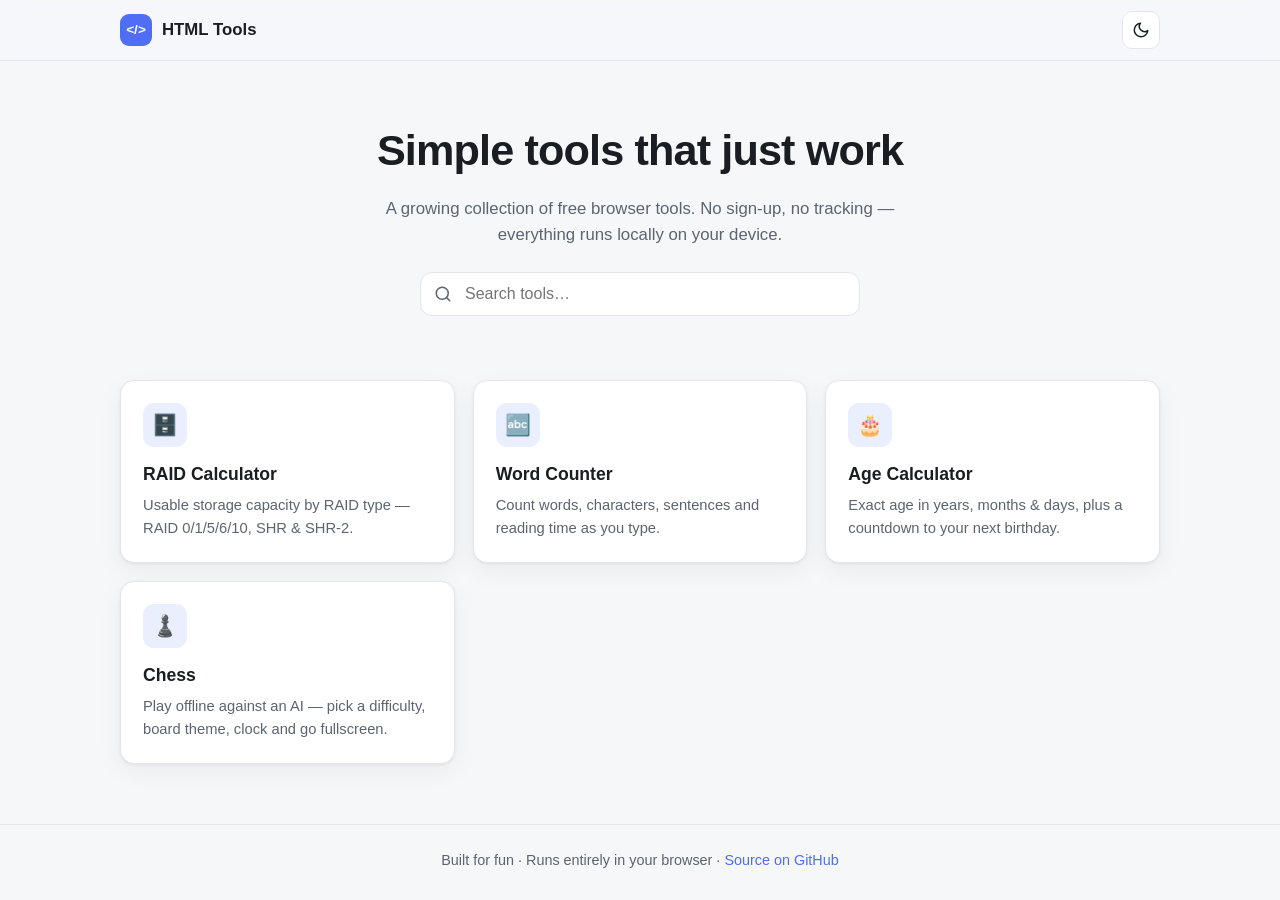
==== index.html @ df1a1b03 "Chess game" ====
<!DOCTYPE html>
<html lang="en" data-theme="light">
<head>
  <meta charset="UTF-8" />
  <meta name="viewport" content="width=device-width, initial-scale=1" />
  <title>HTML Tools — Free, fast, in your browser</title>
  <meta name="description" content="A growing collection of free, privacy-friendly browser tools. No sign-up, no tracking, everything runs locally." />
  <link rel="stylesheet" href="assets/style.css" />
  <!-- Set theme before paint to avoid flash -->
  <script>
    (function () {
      var t = localStorage.getItem("html-tools-theme") ||
        (window.matchMedia && window.matchMedia("(prefers-color-scheme: dark)").matches ? "dark" : "light");
      document.documentElement.setAttribute("data-theme", t);
    })();
  </script>
</head>
<body>
  <header class="site-header">
    <div class="container">
      <a class="brand" href="./">
        <span class="logo">&lt;/&gt;</span>
        <span>HTML Tools</span>
      </a>
      <button class="theme-toggle" data-theme-toggle aria-label="Toggle dark mode">
        <svg class="icon-moon" viewBox="0 0 24 24" fill="none" stroke="currentColor" stroke-width="2" stroke-linecap="round" stroke-linejoin="round"><path d="M21 12.79A9 9 0 1 1 11.21 3 7 7 0 0 0 21 12.79z"/></svg>
        <svg class="icon-sun" viewBox="0 0 24 24" fill="none" stroke="currentColor" stroke-width="2" stroke-linecap="round" stroke-linejoin="round"><circle cx="12" cy="12" r="5"/><line x1="12" y1="1" x2="12" y2="3"/><line x1="12" y1="21" x2="12" y2="23"/><line x1="4.22" y1="4.22" x2="5.64" y2="5.64"/><line x1="18.36" y1="18.36" x2="19.78" y2="19.78"/><line x1="1" y1="12" x2="3" y2="12"/><line x1="21" y1="12" x2="23" y2="12"/><line x1="4.22" y1="19.78" x2="5.64" y2="18.36"/><line x1="18.36" y1="5.64" x2="19.78" y2="4.22"/></svg>
      </button>
    </div>
  </header>

  <main class="container">
    <section class="hero">
      <h1>Simple tools that just work</h1>
      <p>A growing collection of free browser tools. No sign-up, no tracking — everything runs locally on your device.</p>
      <div class="tools-search">
        <svg viewBox="0 0 24 24" fill="none" stroke="currentColor" stroke-width="2" stroke-linecap="round" stroke-linejoin="round"><circle cx="11" cy="11" r="8"/><line x1="21" y1="21" x2="16.65" y2="16.65"/></svg>
        <input id="search" type="text" placeholder="Search tools…" autocomplete="off" />
      </div>
    </section>

    <section id="grid" class="tools-grid"></section>
  </main>

  <footer class="site-footer">
    <div class="container">
      Built for fun · Runs entirely in your browser ·
      <a href="https://github.com/ccrbd/HTML-Tools" target="_blank" rel="noopener">Source on GitHub</a>
    </div>
  </footer>

  <script src="assets/theme.js"></script>
  <script>
    /* ----------------------------------------------------------
       Add a new tool by appending one object below.
       href is relative to this homepage.
       ---------------------------------------------------------- */
    var TOOLS = [
      {
        name: "RAID Calculator",
        desc: "Usable storage capacity by RAID type — RAID 0/1/5/6/10, SHR & SHR-2.",
        icon: "🗄️",
        href: "tools/raid-calculator/",
        keywords: "raid storage nas disk array capacity parity shr synology redundancy"
      },
      {
        name: "Word Counter",
        desc: "Count words, characters, sentences and reading time as you type.",
        icon: "🔤",
        href: "tools/word-counter/",
        keywords: "text words characters count letter writing"
      },
      {
        name: "Age Calculator",
        desc: "Exact age in years, months & days, plus a countdown to your next birthday.",
        icon: "🎂",
        href: "tools/age-calculator/",
        keywords: "age birthday date dob years months days countdown how old"
      },
      {
        name: "Chess",
        desc: "Play offline against an AI — pick a difficulty, board theme, clock and go fullscreen.",
        icon: "♟️",
        href: "tools/chess/",
        keywords: "chess game ai computer board play offline opponent fullscreen clock"
      }
      // , { name: "...", desc: "...", icon: "...", href: "tools/.../", keywords: "..." }
    ];

    var grid = document.getElementById("grid");
    var search = document.getElementById("search");

    function render(list) {
      if (!list.length) {
        grid.innerHTML = '<div class="empty-state">No tools match your search.</div>';
        return;
      }
      grid.innerHTML = list.map(function (t) {
        return '<a class="tool-card" href="' + t.href + '">' +
          '<div class="tool-icon">' + t.icon + '</div>' +
          '<h3>' + t.name + '</h3>' +
          '<p>' + t.desc + '</p>' +
          '</a>';
      }).join("");
    }

    search.addEventListener("input", function () {
      var q = search.value.trim().toLowerCase();
      render(TOOLS.filter(function (t) {
        return (t.name + " " + t.desc + " " + (t.keywords || "")).toLowerCase().indexOf(q) > -1;
      }));
    });

    render(TOOLS);
  </script>
</body>
</html>
---- assets/style.css ----
/* ============================================================
   HTML Tools — shared stylesheet
   Used by the homepage and every tool page.
   Theming via CSS variables + [data-theme] on <html>.
   ============================================================ */

:root {
  color-scheme: light;
  --bg: #f6f7f9;
  --surface: #ffffff;
  --surface-2: #f0f2f5;
  --border: #e3e6ea;
  --text: #1a1d21;
  --text-muted: #5b6470;
  --accent: #4f6df5;
  --accent-hover: #3f5ae0;
  --accent-soft: #eaeffe;
  --shadow: 0 1px 3px rgba(0, 0, 0, .06), 0 8px 24px rgba(0, 0, 0, .05);
  --radius: 14px;
  --maxw: 1080px;
}

[data-theme="dark"] {
  color-scheme: dark;
  --bg: #0e1116;
  --surface: #161b22;
  --surface-2: #1c232d;
  --border: #2a313c;
  --text: #e7ecf3;
  --text-muted: #9aa6b3;
  --accent: #6d86ff;
  --accent-hover: #8298ff;
  --accent-soft: #1a2438;
  --shadow: 0 1px 3px rgba(0, 0, 0, .4), 0 8px 24px rgba(0, 0, 0, .35);
}

* { box-sizing: border-box; }

html { -webkit-text-size-adjust: 100%; }

body {
  margin: 0;
  font-family: -apple-system, BlinkMacSystemFont, "Segoe UI", Roboto,
    Helvetica, Arial, sans-serif;
  background: var(--bg);
  color: var(--text);
  line-height: 1.55;
  -webkit-font-smoothing: antialiased;
  transition: background .2s ease, color .2s ease;
}

a { color: var(--accent); text-decoration: none; }
a:hover { text-decoration: underline; }

.container {
  width: 100%;
  max-width: var(--maxw);
  margin: 0 auto;
  padding: 0 20px;
}

/* ---------- Header ---------- */
.site-header {
  position: sticky;
  top: 0;
  z-index: 10;
  background: color-mix(in srgb, var(--bg) 85%, transparent);
  backdrop-filter: saturate(180%) blur(10px);
  border-bottom: 1px solid var(--border);
}
.site-header .container {
  display: flex;
  align-items: center;
  justify-content: space-between;
  height: 60px;
}
.brand {
  display: flex;
  align-items: center;
  gap: 10px;
  font-weight: 700;
  font-size: 1.05rem;
  color: var(--text);
}
.brand:hover { text-decoration: none; }
.brand .logo {
  display: grid;
  place-items: center;
  width: 32px; height: 32px;
  border-radius: 9px;
  background: var(--accent);
  color: #fff;
  font-weight: 800;
  font-size: .85rem;
}

/* ---------- Theme toggle ---------- */
.theme-toggle {
  display: inline-grid;
  place-items: center;
  width: 38px; height: 38px;
  border: 1px solid var(--border);
  border-radius: 10px;
  background: var(--surface);
  color: var(--text);
  cursor: pointer;
  transition: background .15s ease, border-color .15s ease;
}
.theme-toggle:hover { background: var(--surface-2); }
.theme-toggle svg { width: 18px; height: 18px; }
.theme-toggle .icon-sun { display: none; }
[data-theme="dark"] .theme-toggle .icon-sun { display: block; }
[data-theme="dark"] .theme-toggle .icon-moon { display: none; }

/* ---------- Hero ---------- */
.hero { padding: 56px 0 28px; text-align: center; }
.hero h1 {
  margin: 0 0 12px;
  font-size: clamp(1.9rem, 4vw, 2.7rem);
  letter-spacing: -.02em;
}
.hero p {
  margin: 0 auto;
  max-width: 560px;
  color: var(--text-muted);
  font-size: 1.05rem;
}

/* ---------- Search ---------- */
.tools-search {
  max-width: 440px;
  margin: 24px auto 0;
  position: relative;
}
.tools-search input[type="text"] {
  width: 100%;
  padding: 12px 16px 12px 44px;
  border: 1px solid var(--border);
  border-radius: 12px;
  background: var(--surface);
  color: var(--text);
  font-size: 1rem;
  outline: none;
  transition: border-color .15s ease, box-shadow .15s ease;
}
.tools-search input[type="text"]:focus {
  border-color: var(--accent);
  box-shadow: 0 0 0 3px var(--accent-soft);
}
.tools-search svg {
  position: absolute;
  left: 14px; top: 50%;
  transform: translateY(-50%);
  width: 18px; height: 18px;
  color: var(--text-muted);
  pointer-events: none;
}

/* ---------- Tools grid ---------- */
.tools-grid {
  display: grid;
  grid-template-columns: repeat(auto-fill, minmax(260px, 1fr));
  gap: 18px;
  padding: 36px 0 60px;
}
.tool-card {
  display: block;
  padding: 22px;
  background: var(--surface);
  border: 1px solid var(--border);
  border-radius: var(--radius);
  box-shadow: var(--shadow);
  transition: transform .15s ease, border-color .15s ease;
}
.tool-card:hover {
  text-decoration: none;
  transform: translateY(-3px);
  border-color: var(--accent);
}
.tool-card .tool-icon {
  display: grid;
  place-items: center;
  width: 44px; height: 44px;
  border-radius: 11px;
  background: var(--accent-soft);
  color: var(--accent);
  margin-bottom: 14px;
  font-size: 1.3rem;
}
.tool-card h3 { margin: 0 0 6px; font-size: 1.1rem; color: var(--text); }
.tool-card p { margin: 0; color: var(--text-muted); font-size: .92rem; }

.empty-state {
  grid-column: 1 / -1;
  text-align: center;
  color: var(--text-muted);
  padding: 40px 0;
}

/* ---------- Footer ---------- */
.site-footer {
  border-top: 1px solid var(--border);
  padding: 24px 0;
  color: var(--text-muted);
  font-size: .9rem;
  text-align: center;
}

/* ============================================================
   Tool page helpers (used inside /tools/*/index.html)
   ============================================================ */
.tool-main { padding: 36px 0 60px; }
.back-link {
  display: inline-flex;
  align-items: center;
  gap: 6px;
  color: var(--text-muted);
  font-size: .92rem;
  margin-bottom: 18px;
}
.tool-main h1 { margin: 0 0 6px; font-size: clamp(1.6rem, 3vw, 2.1rem); }
.tool-main .subtitle { color: var(--text-muted); margin: 0 0 28px; }

.panel {
  background: var(--surface);
  border: 1px solid var(--border);
  border-radius: var(--radius);
  box-shadow: var(--shadow);
  padding: 22px;
}

textarea, input[type="text"], input[type="number"], select {
  width: 100%;
  padding: 12px 14px;
  border: 1px solid var(--border);
  border-radius: 10px;
  background: var(--bg);
  color: var(--text);
  font-size: 1rem;
  font-family: inherit;
  outline: none;
}
textarea:focus, input:focus, select:focus {
  border-color: var(--accent);
  box-shadow: 0 0 0 3px var(--accent-soft);
}
textarea { min-height: 200px; resize: vertical; line-height: 1.6; }

.stats {
  display: grid;
  grid-template-columns: repeat(auto-fit, minmax(120px, 1fr));
  gap: 14px;
  margin-top: 20px;
}
.stat {
  background: var(--surface-2);
  border: 1px solid var(--border);
  border-radius: 12px;
  padding: 16px;
  text-align: center;
}
.stat .num { font-size: 1.6rem; font-weight: 700; }
.stat .label { color: var(--text-muted); font-size: .85rem; margin-top: 2px; }

.btn {
  display: inline-flex;
  align-items: center;
  gap: 8px;
  padding: 10px 16px;
  border: 1px solid var(--border);
  border-radius: 10px;
  background: var(--surface);
  color: var(--text);
  font-size: .95rem;
  font-family: inherit;
  cursor: pointer;
  transition: background .15s ease;
}
.btn:hover { background: var(--surface-2); text-decoration: none; }
.btn-primary { background: var(--accent); color: #fff; border-color: var(--accent); }
.btn-primary:hover { background: var(--accent-hover); }
.btn-row { display: flex; gap: 10px; flex-wrap: wrap; margin-top: 16px; }

/* ---------- How-to block (reusable across tool pages) ---------- */
.howto {
  margin-top: 24px;
  background: var(--surface);
  border: 1px solid var(--border);
  border-radius: var(--radius);
  padding: 20px 22px;
}
.howto h2 {
  margin: 0 0 12px;
  font-size: .8rem;
  text-transform: uppercase;
  letter-spacing: .07em;
  color: var(--text-muted);
}
.howto ol { margin: 0; padding-left: 20px; }
.howto li { margin: 6px 0; color: var(--text); font-size: .95rem; }
.howto li::marker { color: var(--accent); font-weight: 700; }
.howto .note { margin: 12px 0 0; color: var(--text-muted); font-size: .85rem; }

@media (max-width: 540px) {
  .hero { padding: 36px 0 18px; }
  .tools-grid { padding: 24px 0 40px; }
}
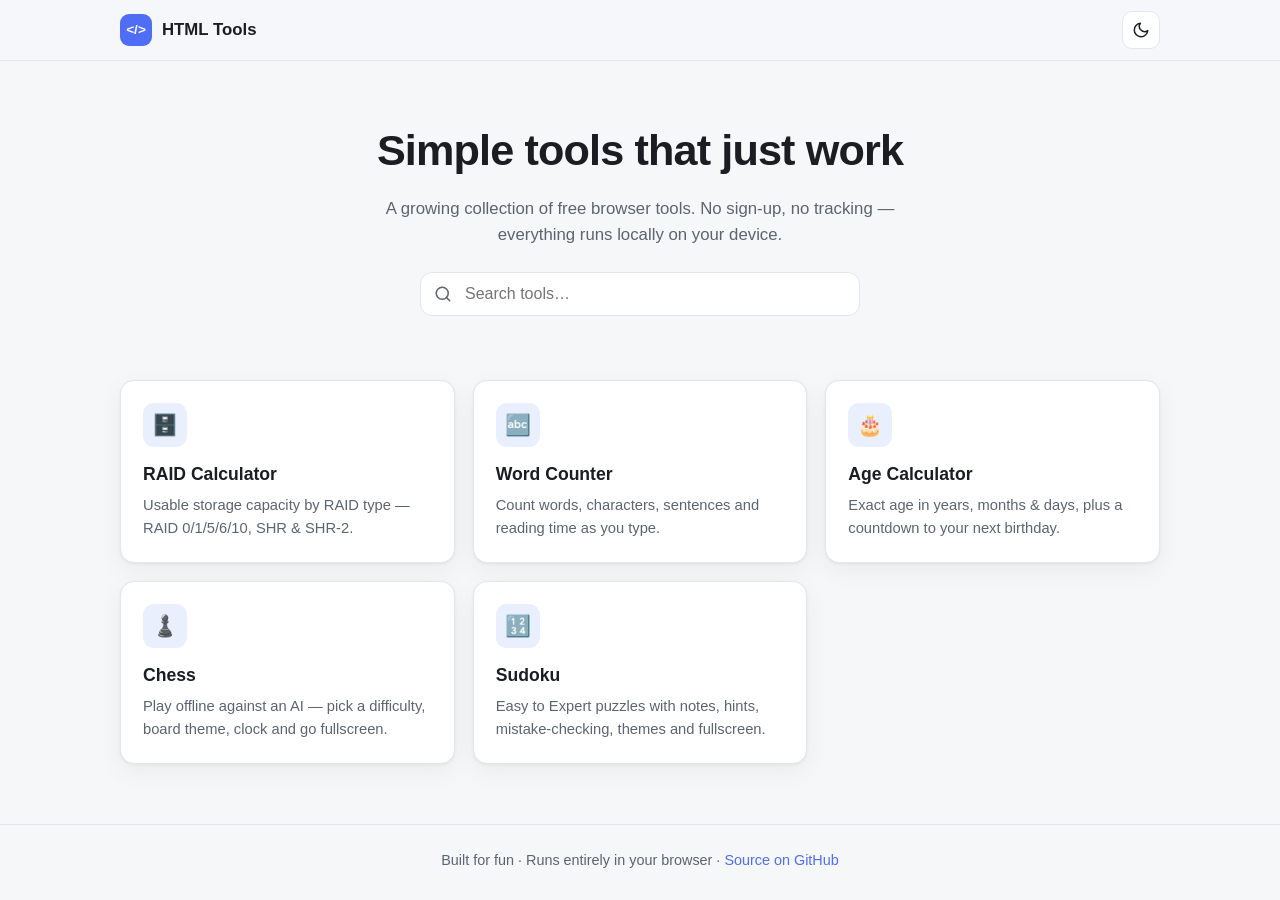
==== commit 3ad04a74: "Add Sudoku (4 levels, notes, hints, themes, timer, fullscreen)" ====
--- a/index.html
+++ b/index.html
@@ -83,6 +83,13 @@
         icon: "♟️",
         href: "tools/chess/",
         keywords: "chess game ai computer board play offline opponent fullscreen clock"
+      },
+      {
+        name: "Sudoku",
+        desc: "Easy to Expert puzzles with notes, hints, mistake-checking, themes and fullscreen.",
+        icon: "🔢",
+        href: "tools/sudoku/",
+        keywords: "sudoku puzzle number game logic grid notes hints offline brain"
       }
       // , { name: "...", desc: "...", icon: "...", href: "tools/.../", keywords: "..." }
     ];
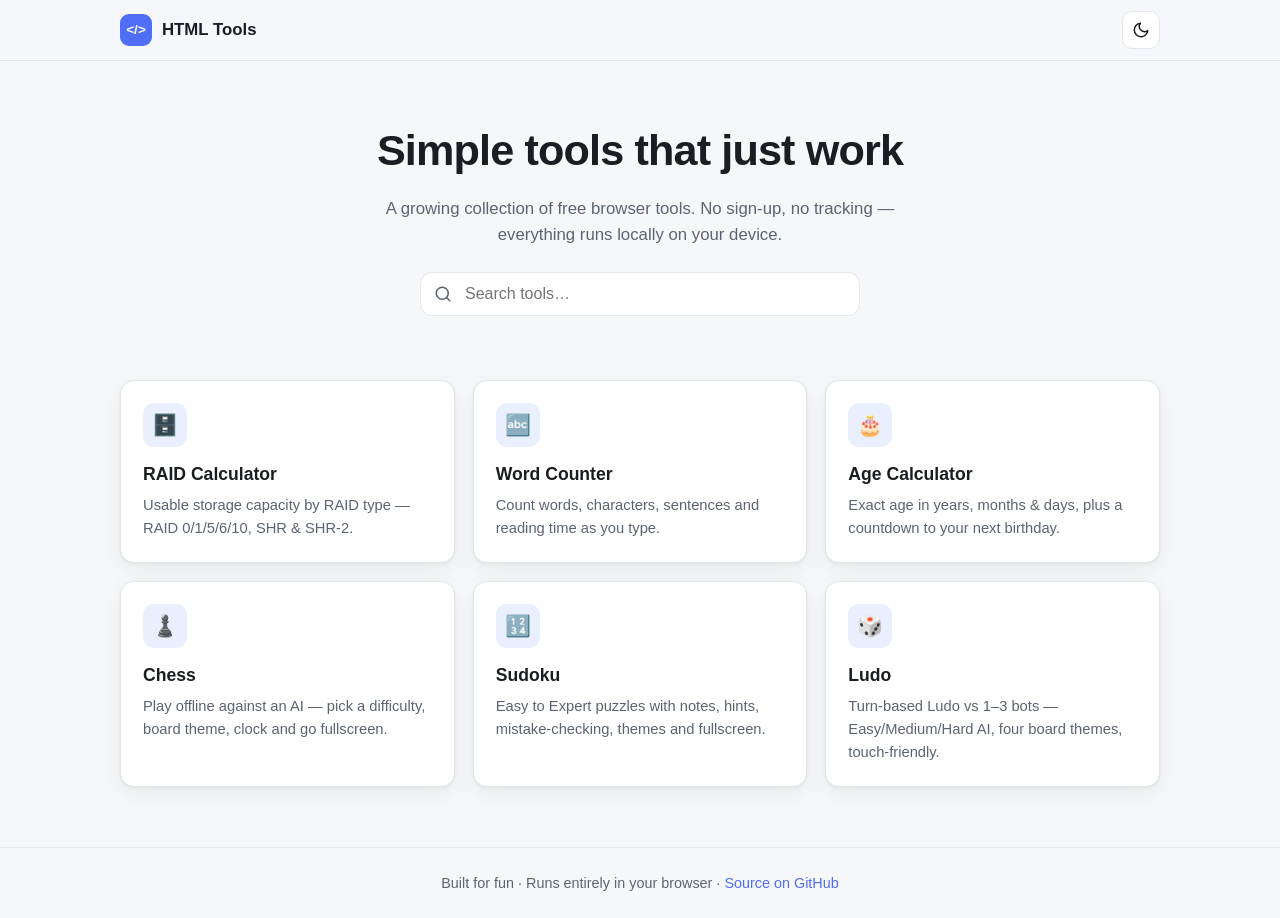
==== commit a816d866: "Add Ludo game (vs 1-3 bots, 4 themes, Easy/Medium/Hard AI)" ====
--- a/index.html
+++ b/index.html
@@ -90,6 +90,13 @@
         icon: "🔢",
         href: "tools/sudoku/",
         keywords: "sudoku puzzle number game logic grid notes hints offline brain"
+      },
+      {
+        name: "Ludo",
+        desc: "Turn-based Ludo vs 1–3 bots — Easy/Medium/Hard AI, four board themes, touch-friendly.",
+        icon: "🎲",
+        href: "tools/ludo/",
+        keywords: "ludo board game dice bots ai offline tokens race classic pachisi multiplayer"
       }
       // , { name: "...", desc: "...", icon: "...", href: "tools/.../", keywords: "..." }
     ];
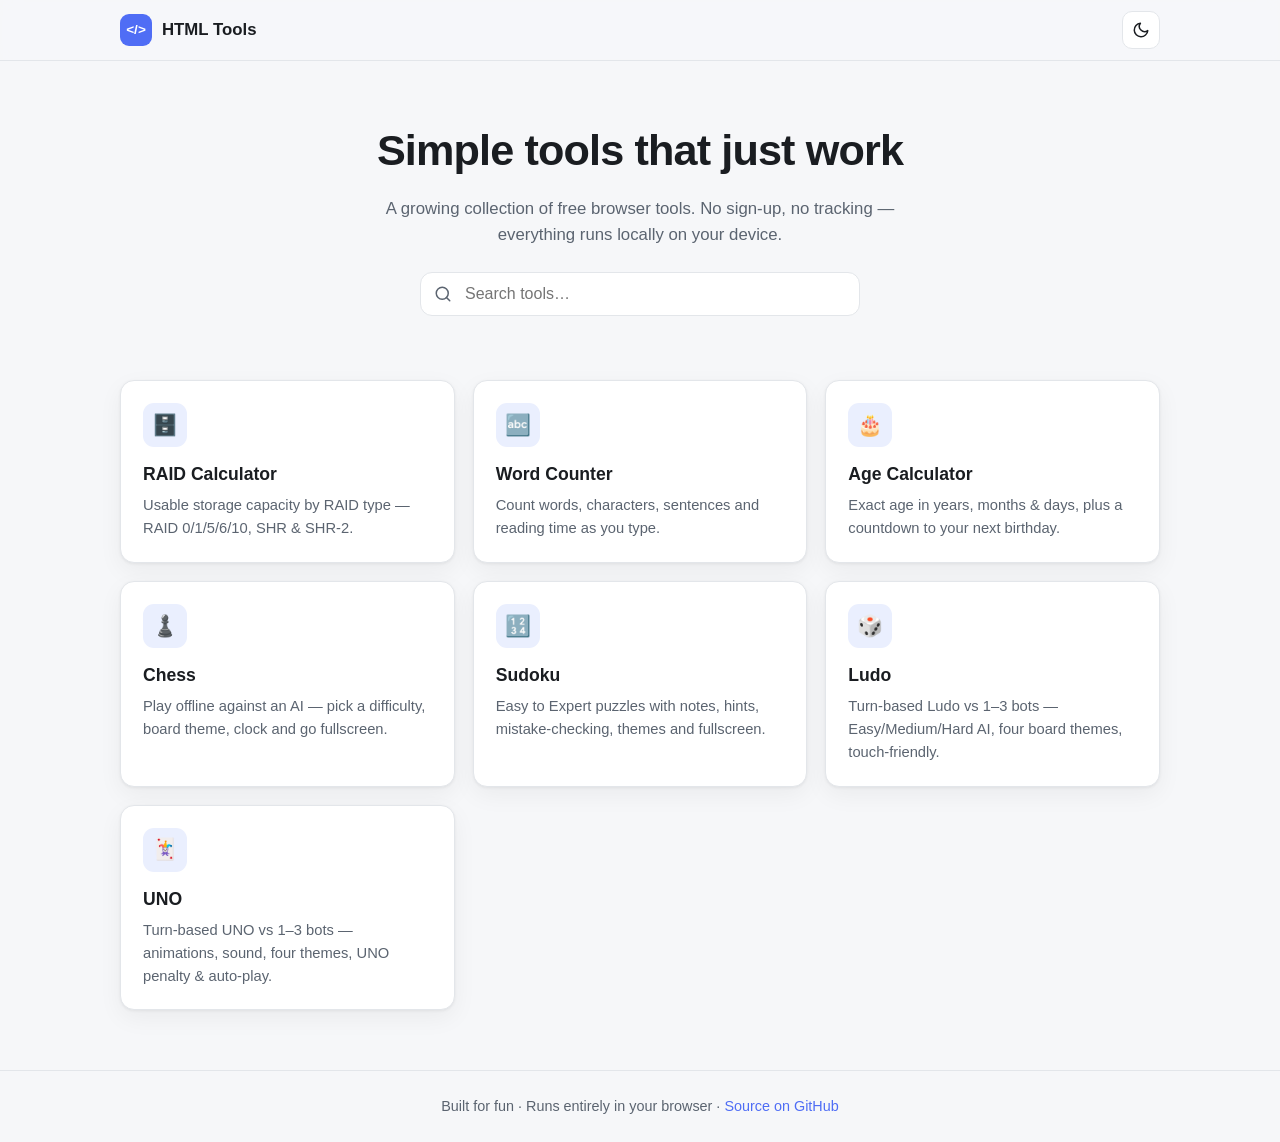
==== commit 48018c6c: "Add UNO game" ====
--- a/index.html
+++ b/index.html
@@ -97,6 +97,13 @@
         icon: "🎲",
         href: "tools/ludo/",
         keywords: "ludo board game dice bots ai offline tokens race classic pachisi multiplayer"
+      },
+      {
+        name: "UNO",
+        desc: "Turn-based UNO vs 1–3 bots — animations, sound, four themes, UNO penalty & auto-play.",
+        icon: "🃏",
+        href: "tools/uno/",
+        keywords: "uno card game bots ai offline wild draw skip reverse themes sound touch multiplayer"
       }
       // , { name: "...", desc: "...", icon: "...", href: "tools/.../", keywords: "..." }
     ];
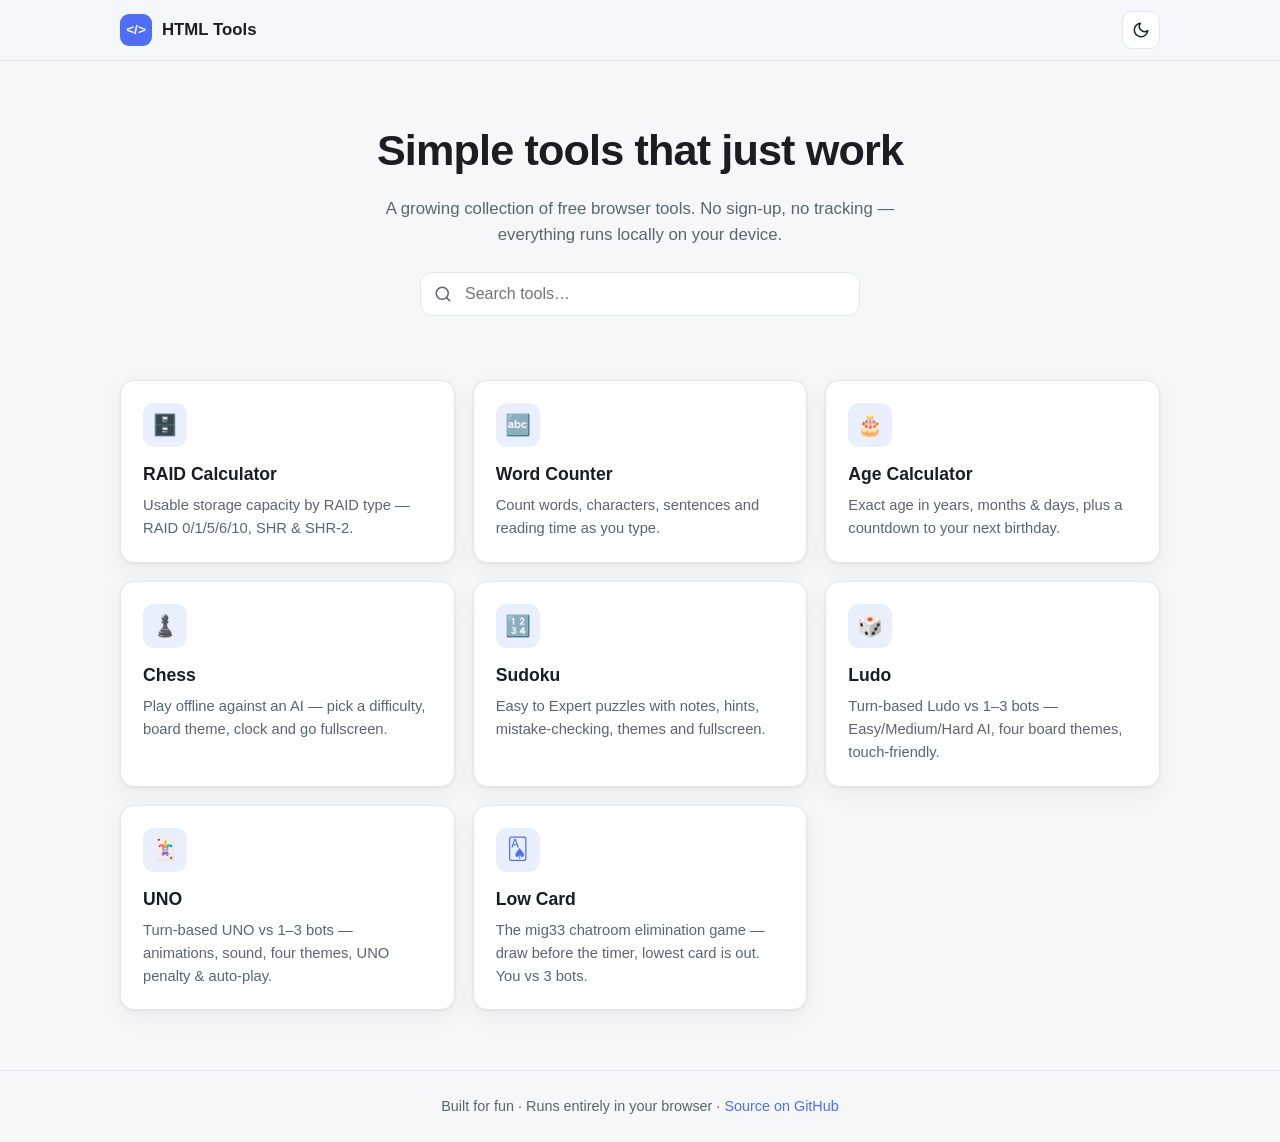
==== commit 246798ea: "Add Low Card (mig33 elimination game)" ====
--- a/index.html
+++ b/index.html
@@ -104,6 +104,13 @@
         icon: "🃏",
         href: "tools/uno/",
         keywords: "uno card game bots ai offline wild draw skip reverse themes sound touch multiplayer"
+      },
+      {
+        name: "Low Card",
+        desc: "The mig33 chatroom elimination game — draw before the timer, lowest card is out. You vs 3 bots.",
+        icon: "🂡",
+        href: "tools/low-card/",
+        keywords: "low card mig33 chatroom elimination game bots ai draw deck timer sudden death survivor card retro wap arcade sound"
       }
       // , { name: "...", desc: "...", icon: "...", href: "tools/.../", keywords: "..." }
     ];
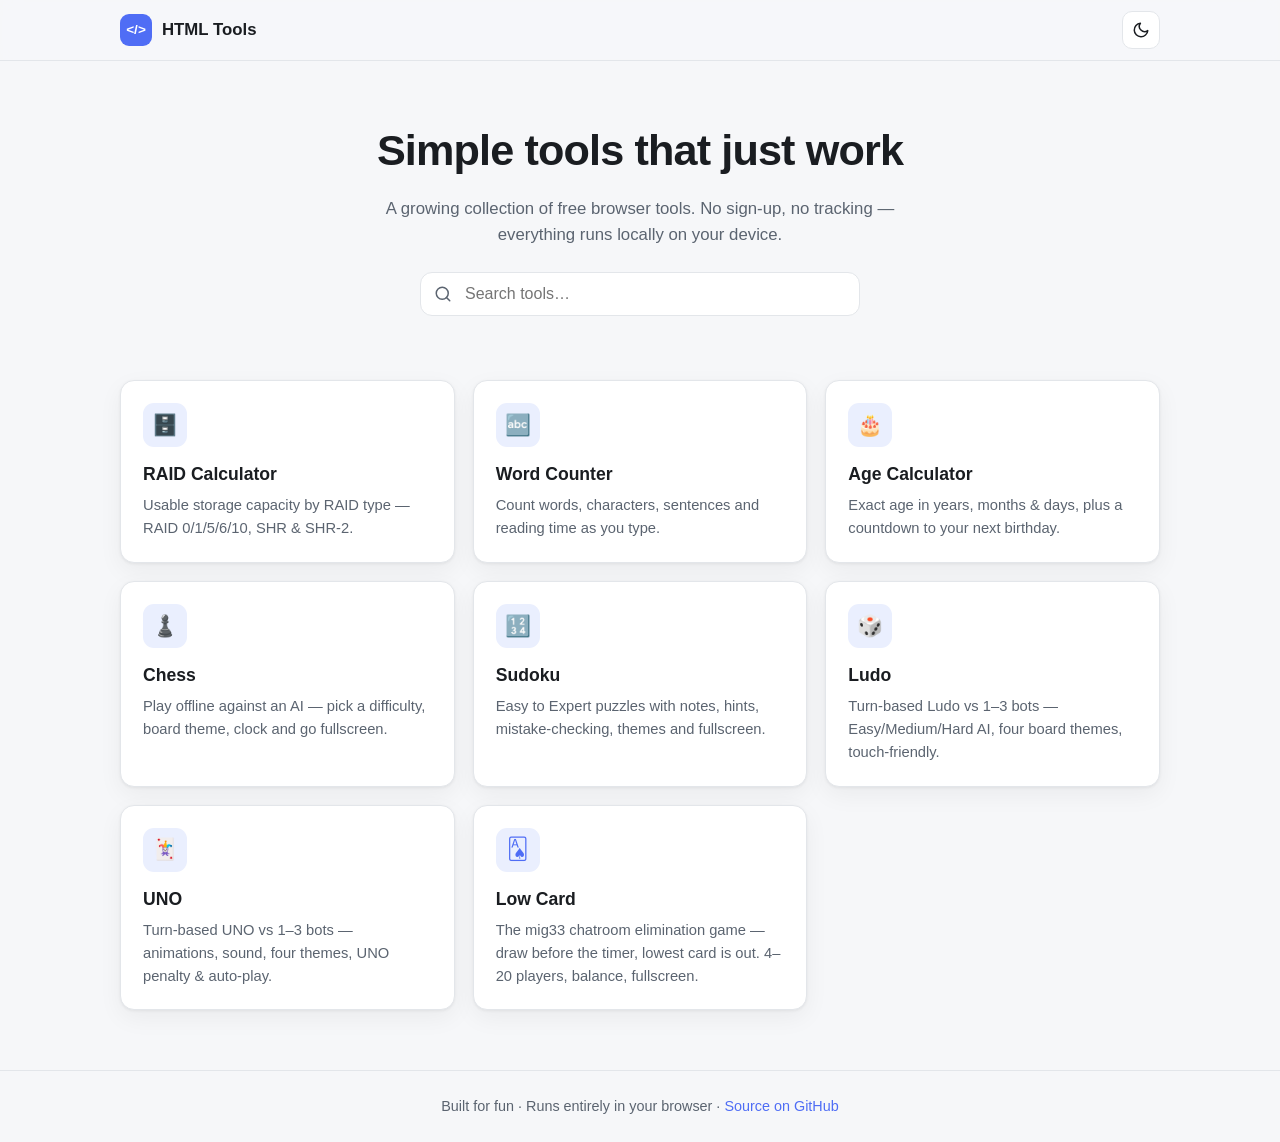
==== commit baf6c3a6: "Low Card: many players, bankroll, fullscreen, spectator fast-forward, fixed deck layout" ====
--- a/index.html
+++ b/index.html
@@ -107,10 +107,10 @@
       },
       {
         name: "Low Card",
-        desc: "The mig33 chatroom elimination game — draw before the timer, lowest card is out. You vs 3 bots.",
+        desc: "The mig33 chatroom elimination game — draw before the timer, lowest card is out. 4–20 players, balance, fullscreen.",
         icon: "🂡",
         href: "tools/low-card/",
-        keywords: "low card mig33 chatroom elimination game bots ai draw deck timer sudden death survivor card retro wap arcade sound"
+        keywords: "low card mig33 chatroom elimination game bots ai draw deck timer sudden death survivor card retro wap arcade sound balance bankroll pot stake fullscreen simulate spectate multiplayer"
       }
       // , { name: "...", desc: "...", icon: "...", href: "tools/.../", keywords: "..." }
     ];
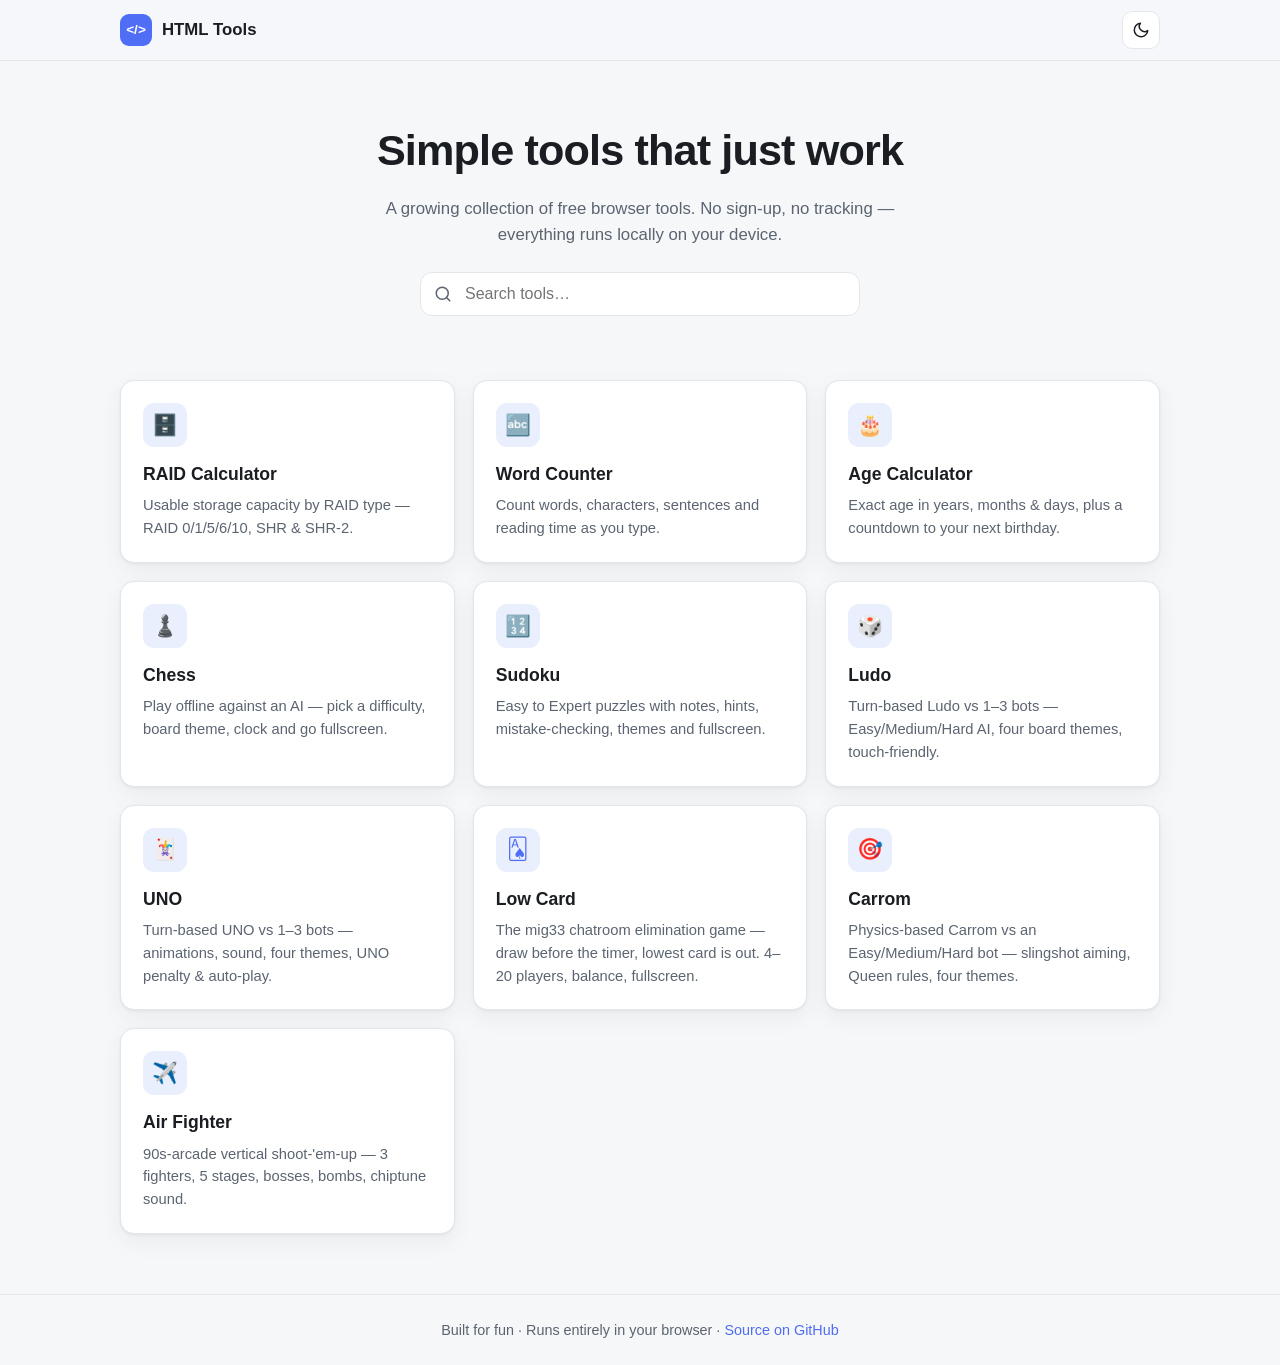
==== commit ae9dff93: "Add Carrom game" ====
--- a/index.html
+++ b/index.html
@@ -111,6 +111,20 @@
         icon: "🂡",
         href: "tools/low-card/",
         keywords: "low card mig33 chatroom elimination game bots ai draw deck timer sudden death survivor card retro wap arcade sound balance bankroll pot stake fullscreen simulate spectate multiplayer"
+      },
+      {
+        name: "Carrom",
+        desc: "Physics-based Carrom vs an Easy/Medium/Hard bot — slingshot aiming, Queen rules, four themes.",
+        icon: "🎯",
+        href: "tools/carrom/",
+        keywords: "carrom board game striker coins queen pot physics bot ai offline flick themes touch mobile"
+      },
+      {
+        name: "Air Fighter",
+        desc: "90s-arcade vertical shoot-'em-up — 3 fighters, 5 stages, bosses, bombs, chiptune sound.",
+        icon: "✈️",
+        href: "tools/air-fighter/",
+        keywords: "air fighter shmup shooter arcade game plane jet retro aero 1994 boss bomb power-up chiptune vertical scrolling offline"
       }
       // , { name: "...", desc: "...", icon: "...", href: "tools/.../", keywords: "..." }
     ];
